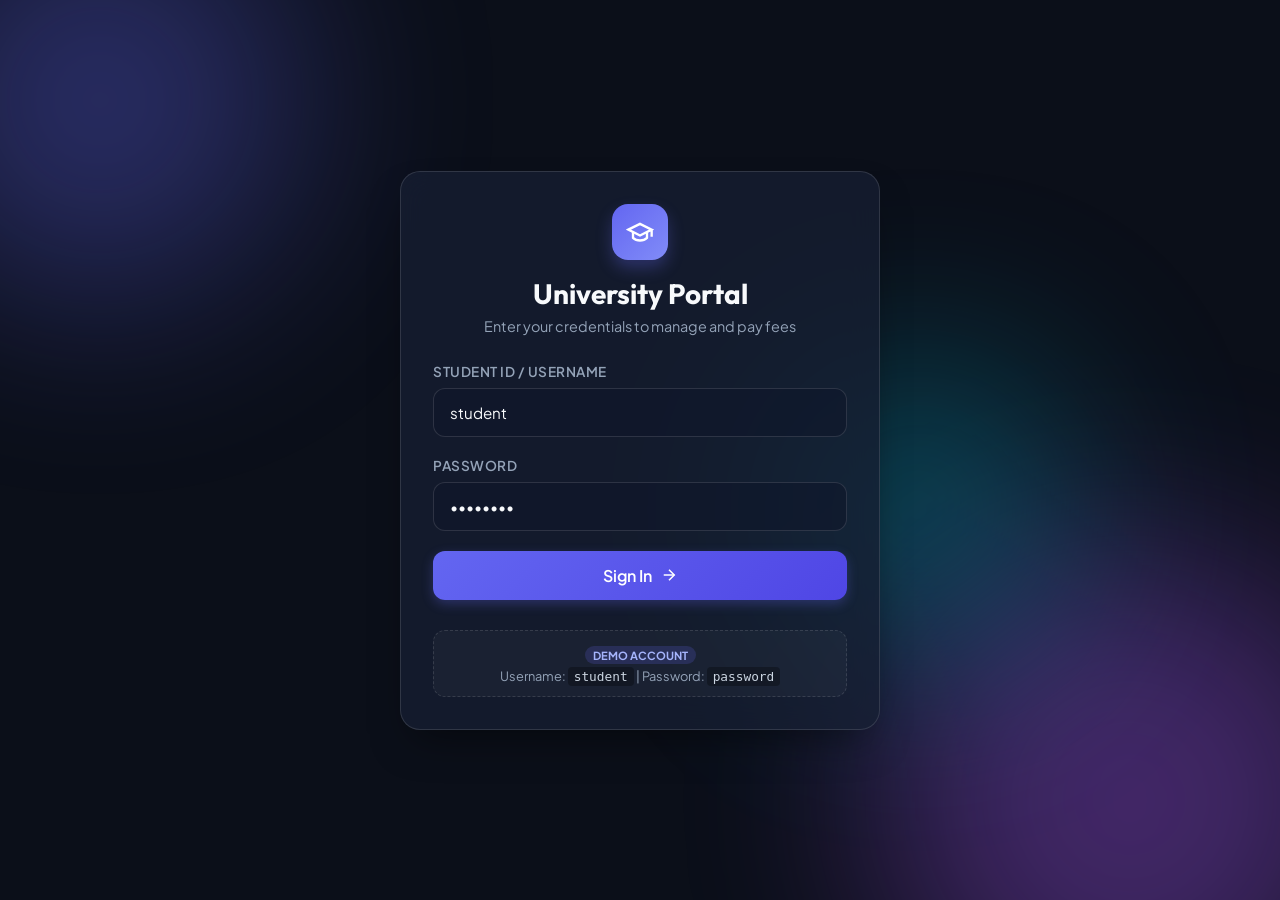
==== test_fee/src/main/resources/static/index.html @ 0ef89dc0 "added new UI" ====
<!DOCTYPE html>
<html lang="en">
<head>
    <meta charset="UTF-8">
    <meta name="viewport" content="width=device-width, initial-scale=1.0">
    <title>Student Fee Payment Portal</title>
    <!-- Google Fonts -->
    <link rel="preconnect" href="https://fonts.googleapis.com">
    <link rel="preconnect" href="https://fonts.gstatic.com" crossorigin>
    <link href="https://fonts.googleapis.com/css2?family=Outfit:wght@300;400;500;600;700&family=Plus+Jakarta+Sans:wght@400;500;600;700&display=swap" rel="stylesheet">
    <link rel="stylesheet" href="styles.css">
</head>
<body>
    <div class="background-globes">
        <div class="globe globe-1"></div>
        <div class="globe globe-2"></div>
        <div class="globe globe-3"></div>
    </div>

    <div class="app-container">
        <!-- LOGIN VIEW -->
        <div id="loginView" class="card glass-card fade-in">
            <div class="card-header">
                <div class="logo-badge">
                    <svg width="28" height="28" viewBox="0 0 24 24" fill="none" stroke="currentColor" stroke-width="2">
                        <path d="M22 10v6M2 10l10-5 10 5-10 5z"/>
                        <path d="M6 12v5c3 3 9 3 12 0v-5"/>
                    </svg>
                </div>
                <h2>University Portal</h2>
                <p class="subtitle">Enter your credentials to manage and pay fees</p>
            </div>

            <form id="loginForm" class="form-layout">
                <div class="input-group">
                    <label for="username">Student ID / Username</label>
                    <input type="text" id="username" placeholder="e.g. student" required value="student">
                </div>

                <div class="input-group">
                    <label for="password">Password</label>
                    <input type="password" id="password" placeholder="••••••••" required value="password">
                </div>

                <div id="loginError" class="error-banner hidden">
                    Invalid credentials! Use demo login details below.
                </div>

                <button type="submit" class="btn btn-primary btn-full">
                    <span>Sign In</span>
                    <svg width="18" height="18" viewBox="0 0 24 24" fill="none" stroke="currentColor" stroke-width="2">
                        <line x1="5" y1="12" x2="19" y2="12"></line>
                        <polyline points="12 5 19 12 12 19"></polyline>
                    </svg>
                </button>

                <div class="demo-hint">
                    <div class="demo-badge">Demo Account</div>
                    <p>Username: <code>student</code> | Password: <code>password</code></p>
                </div>
            </form>
        </div>

        <!-- DASHBOARD VIEW -->
        <div id="dashboardView" class="card glass-card fade-in hidden">
            <div class="dashboard-navbar">
                <div class="user-info">
                    <div class="avatar">AM</div>
                    <div>
                        <h3 id="studentName">Alex Morgan</h3>
                        <span class="user-role">ID: STU-2026-8942 • Computer Science</span>
                    </div>
                </div>
                <button id="logoutBtn" class="btn btn-secondary btn-sm">
                    <svg width="16" height="16" viewBox="0 0 24 24" fill="none" stroke="currentColor" stroke-width="2">
                        <path d="M9 21H5a2 2 0 0 1-2-2V5a2 2 0 0 1 2-2h4"></path>
                        <polyline points="16 17 21 12 16 7"></polyline>
                        <line x1="21" y1="12" x2="9" y2="12"></line>
                    </svg>
                    Logout
                </button>
            </div>

            <div class="fee-status-banner warning">
                <div class="status-icon">⚡</div>
                <div>
                    <h4>Pending Payment Action Required</h4>
                    <p>Fall Semester 2026 Tuition & Associated Fees</p>
                </div>
            </div>

            <!-- Fee Breakdown -->
            <div class="fee-card">
                <h3>Pending Fee Breakdown</h3>
                <div class="fee-list">
                    <div class="fee-item">
                        <span>Tuition Fee (Fall 2026)</span>
                        <span class="amount">$4,500.00</span>
                    </div>
                    <div class="fee-item">
                        <span>Library & Digital Resources</span>
                        <span class="amount">$350.00</span>
                    </div>
                    <div class="fee-item">
                        <span>Campus Infrastructure & Amenities</span>
                        <span class="amount">$200.00</span>
                    </div>
                    <div class="fee-item divider"></div>
                    <div class="fee-item total">
                        <span>Total Due</span>
                        <span class="total-amount">$5,050.00</span>
                    </div>
                </div>
            </div>

            <!-- Payment Method Selection -->
            <div class="payment-method-section">
                <label class="section-label">Select Payment Method</label>
                <div class="method-grid">
                    <label class="method-card active">
                        <input type="radio" name="payMethod" value="card" checked>
                        <span class="method-icon">💳</span>
                        <span class="method-title">Credit / Debit Card</span>
                    </label>
                    <label class="method-card">
                        <input type="radio" name="payMethod" value="upi">
                        <span class="method-icon">📱</span>
                        <span class="method-title">UPI / Instant Pay</span>
                    </label>
                    <label class="method-card">
                        <input type="radio" name="payMethod" value="netbanking">
                        <span class="method-icon">🏛️</span>
                        <span class="method-title">Net Banking</span>
                    </label>
                </div>
            </div>

            <button id="payNowBtn" class="btn btn-success btn-full btn-lg">
                <span id="payBtnText">Pay $5,050.00 Now</span>
                <span id="paySpinner" class="spinner hidden"></span>
            </button>
        </div>
    </div>

    <!-- TRANSACTION SUCCESS MODAL -->
    <div id="modalOverlay" class="modal-overlay hidden">
        <div class="modal-card fade-in-up">
            <div class="success-icon-wrapper">
                <div class="success-checkmark">
                    <div class="check-icon">
                        <span class="icon-line line-tip"></span>
                        <span class="icon-line line-long"></span>
                        <div class="icon-circle"></div>
                        <div class="icon-fix"></div>
                    </div>
                </div>
            </div>
            
            <h2 class="modal-title">Transaction Completed!</h2>
            <p class="modal-subtitle">Your payment has been successfully processed.</p>

            <div class="receipt-box">
                <div class="receipt-row">
                    <span>Transaction ID</span>
                    <strong id="txnId">TXN-8942-77102</strong>
                </div>
                <div class="receipt-row">
                    <span>Payment Date</span>
                    <strong id="txnDate">Aug 17, 2026</strong>
                </div>
                <div class="receipt-row">
                    <span>Payment Method</span>
                    <strong id="txnMethod">Credit Card</strong>
                </div>
                <div class="receipt-row divider"></div>
                <div class="receipt-row total">
                    <span>Amount Paid</span>
                    <span class="paid-amount">$5,050.00</span>
                </div>
            </div>

            <div class="modal-actions">
                <button id="closeModalBtn" class="btn btn-primary btn-full">
                    Done & Return to Portal
                </button>
            </div>
        </div>
    </div>

    <script src="app.js"></script>
</body>
</html>
---- test_fee/src/main/resources/static/styles.css ----
:root {
    --bg-primary: #0b0f19;
    --bg-surface: rgba(23, 31, 51, 0.75);
    --border-color: rgba(255, 255, 255, 0.12);
    --text-primary: #f8fafc;
    --text-secondary: #94a3b8;
    --accent-blue: #6366f1;
    --accent-blue-hover: #4f46e5;
    --accent-green: #10b981;
    --accent-green-hover: #059669;
    --accent-amber: #f59e0b;
    --card-shadow: 0 20px 40px -15px rgba(0, 0, 0, 0.5);
    --radius-lg: 20px;
    --radius-md: 12px;
    --radius-sm: 8px;
    --font-main: 'Plus Jakarta Sans', -apple-system, sans-serif;
    --font-display: 'Outfit', sans-serif;
}

* {
    box-sizing: border-box;
    margin: 0;
    padding: 0;
}

body {
    font-family: var(--font-main);
    background-color: var(--bg-primary);
    color: var(--text-primary);
    min-height: 100vh;
    display: flex;
    justify-content: center;
    align-items: center;
    overflow-x: hidden;
    position: relative;
    padding: 20px;
}

/* Dynamic Background Glows */
.background-globes {
    position: fixed;
    top: 0;
    left: 0;
    width: 100vw;
    height: 100vh;
    z-index: -1;
    overflow: hidden;
}

.globe {
    position: absolute;
    border-radius: 50%;
    filter: blur(100px);
    opacity: 0.35;
    animation: float 15s infinite alternate ease-in-out;
}

.globe-1 {
    width: 400px;
    height: 400px;
    background: #6366f1;
    top: -100px;
    left: -100px;
}

.globe-2 {
    width: 500px;
    height: 500px;
    background: #a855f7;
    bottom: -150px;
    right: -100px;
    animation-delay: -5s;
}

.globe-3 {
    width: 300px;
    height: 300px;
    background: #06b6d4;
    top: 40%;
    left: 60%;
    animation-delay: -10s;
}

@keyframes float {
    0% { transform: translate(0, 0) scale(1); }
    100% { transform: translate(50px, 40px) scale(1.1); }
}

/* Layout Containers */
.app-container {
    width: 100%;
    max-width: 480px;
    margin: 0 auto;
}

.card {
    background: var(--bg-surface);
    backdrop-filter: blur(16px);
    -webkit-backdrop-filter: blur(16px);
    border: 1px solid var(--border-color);
    border-radius: var(--radius-lg);
    padding: 32px;
    box-shadow: var(--card-shadow);
    transition: all 0.3s cubic-bezier(0.4, 0, 0.2, 1);
}

/* Animations */
.fade-in {
    animation: fadeIn 0.4s ease-out forwards;
}

@keyframes fadeIn {
    from { opacity: 0; transform: translateY(15px); }
    to { opacity: 1; transform: translateY(0); }
}

.hidden {
    display: none !important;
}

/* Card Header */
.card-header {
    text-align: center;
    margin-bottom: 28px;
}

.logo-badge {
    width: 56px;
    height: 56px;
    background: linear-gradient(135deg, var(--accent-blue), #818cf8);
    border-radius: 16px;
    display: inline-flex;
    align-items: center;
    justify-content: center;
    color: white;
    margin-bottom: 16px;
    box-shadow: 0 8px 16px rgba(99, 102, 241, 0.3);
}

.card-header h2 {
    font-family: var(--font-display);
    font-size: 1.75rem;
    font-weight: 700;
    color: var(--text-primary);
    margin-bottom: 6px;
}

.subtitle {
    color: var(--text-secondary);
    font-size: 0.9rem;
}

/* Forms & Inputs */
.form-layout {
    display: flex;
    flex-direction: column;
    gap: 20px;
}

.input-group {
    display: flex;
    flex-direction: column;
    gap: 8px;
}

.input-group label {
    font-size: 0.85rem;
    font-weight: 600;
    color: var(--text-secondary);
    text-transform: uppercase;
    letter-spacing: 0.5px;
}

.input-group input {
    width: 100%;
    padding: 14px 16px;
    background: rgba(15, 23, 42, 0.6);
    border: 1px solid var(--border-color);
    border-radius: var(--radius-md);
    color: var(--text-primary);
    font-size: 0.95rem;
    font-family: var(--font-main);
    outline: none;
    transition: border-color 0.2s, box-shadow 0.2s;
}

.input-group input:focus {
    border-color: var(--accent-blue);
    box-shadow: 0 0 0 3px rgba(99, 102, 241, 0.2);
}

.error-banner {
    background: rgba(239, 68, 68, 0.15);
    border: 1px solid rgba(239, 68, 68, 0.4);
    color: #fca5a5;
    padding: 12px;
    border-radius: var(--radius-sm);
    font-size: 0.85rem;
    text-align: center;
}

/* Buttons */
.btn {
    display: inline-flex;
    align-items: center;
    justify-content: center;
    gap: 8px;
    padding: 14px 24px;
    border-radius: var(--radius-md);
    font-size: 1rem;
    font-weight: 600;
    font-family: var(--font-main);
    cursor: pointer;
    border: none;
    transition: all 0.2s ease;
}

.btn-full {
    width: 100%;
}

.btn-primary {
    background: linear-gradient(135deg, var(--accent-blue), var(--accent-blue-hover));
    color: white;
    box-shadow: 0 4px 12px rgba(99, 102, 241, 0.3);
}

.btn-primary:hover {
    transform: translateY(-1px);
    box-shadow: 0 6px 20px rgba(99, 102, 241, 0.4);
}

.btn-success {
    background: linear-gradient(135deg, var(--accent-green), var(--accent-green-hover));
    color: white;
    box-shadow: 0 4px 12px rgba(16, 185, 129, 0.3);
}

.btn-success:hover {
    transform: translateY(-1px);
    box-shadow: 0 6px 20px rgba(16, 185, 129, 0.4);
}

.btn-secondary {
    background: rgba(255, 255, 255, 0.08);
    color: var(--text-primary);
    border: 1px solid var(--border-color);
}

.btn-secondary:hover {
    background: rgba(255, 255, 255, 0.15);
}

.btn-sm {
    padding: 8px 14px;
    font-size: 0.85rem;
}

.btn-lg {
    padding: 16px;
    font-size: 1.05rem;
}

/* Demo Hint */
.demo-hint {
    margin-top: 10px;
    padding: 12px;
    background: rgba(255, 255, 255, 0.03);
    border: 1px dashed var(--border-color);
    border-radius: var(--radius-md);
    text-align: center;
}

.demo-badge {
    display: inline-block;
    background: rgba(99, 102, 241, 0.2);
    color: #a5b4fc;
    font-size: 0.7rem;
    font-weight: 700;
    text-transform: uppercase;
    padding: 2px 8px;
    border-radius: 20px;
    margin-bottom: 4px;
}

.demo-hint p {
    font-size: 0.8rem;
    color: var(--text-secondary);
}

.demo-hint code {
    color: #cbd5e1;
    background: rgba(0, 0, 0, 0.3);
    padding: 2px 6px;
    border-radius: 4px;
}

/* Dashboard Component Styles */
.dashboard-navbar {
    display: flex;
    justify-content: space-between;
    align-items: center;
    padding-bottom: 20px;
    margin-bottom: 20px;
    border-bottom: 1px solid var(--border-color);
}

.user-info {
    display: flex;
    align-items: center;
    gap: 12px;
}

.avatar {
    width: 42px;
    height: 42px;
    border-radius: 50%;
    background: linear-gradient(135deg, #ec4899, #8b5cf6);
    color: white;
    font-weight: 700;
    display: flex;
    align-items: center;
    justify-content: center;
    font-size: 0.95rem;
}

.user-info h3 {
    font-size: 1rem;
    font-weight: 600;
}

.user-role {
    font-size: 0.75rem;
    color: var(--text-secondary);
}

.fee-status-banner {
    display: flex;
    align-items: center;
    gap: 12px;
    padding: 14px 16px;
    border-radius: var(--radius-md);
    margin-bottom: 20px;
}

.fee-status-banner.warning {
    background: rgba(245, 158, 11, 0.15);
    border: 1px solid rgba(245, 158, 11, 0.3);
    color: #fde68a;
}

.fee-status-banner h4 {
    font-size: 0.9rem;
    font-weight: 600;
}

.fee-status-banner p {
    font-size: 0.8rem;
    color: #fcd34d;
    opacity: 0.8;
}

.status-icon {
    font-size: 1.4rem;
}

/* Fee Breakdown Card */
.fee-card {
    background: rgba(15, 23, 42, 0.5);
    border: 1px solid var(--border-color);
    border-radius: var(--radius-md);
    padding: 20px;
    margin-bottom: 20px;
}

.fee-card h3 {
    font-size: 0.95rem;
    color: var(--text-secondary);
    margin-bottom: 16px;
    text-transform: uppercase;
    letter-spacing: 0.5px;
}

.fee-list {
    display: flex;
    flex-direction: column;
    gap: 12px;
}

.fee-item {
    display: flex;
    justify-content: space-between;
    font-size: 0.9rem;
    color: #cbd5e1;
}

.fee-item.divider {
    height: 1px;
    background: var(--border-color);
    margin: 4px 0;
}

.fee-item.total {
    font-weight: 700;
    font-size: 1.1rem;
    color: var(--text-primary);
}

.total-amount {
    color: var(--accent-green);
    font-size: 1.25rem;
    font-family: var(--font-display);
}

/* Payment Method Grid */
.payment-method-section {
    margin-bottom: 24px;
}

.section-label {
    display: block;
    font-size: 0.85rem;
    font-weight: 600;
    color: var(--text-secondary);
    text-transform: uppercase;
    letter-spacing: 0.5px;
    margin-bottom: 10px;
}

.method-grid {
    display: grid;
    grid-template-columns: repeat(3, 1fr);
    gap: 10px;
}

.method-card {
    background: rgba(15, 23, 42, 0.4);
    border: 1px solid var(--border-color);
    border-radius: var(--radius-md);
    padding: 12px 8px;
    text-align: center;
    cursor: pointer;
    transition: all 0.2s ease;
    display: flex;
    flex-direction: column;
    align-items: center;
    gap: 6px;
}

.method-card input {
    display: none;
}

.method-card:hover {
    background: rgba(255, 255, 255, 0.05);
}

.method-card.active {
    border-color: var(--accent-blue);
    background: rgba(99, 102, 241, 0.15);
    box-shadow: 0 0 0 1px var(--accent-blue);
}

.method-icon {
    font-size: 1.3rem;
}

.method-title {
    font-size: 0.75rem;
    font-weight: 600;
    color: var(--text-primary);
}

/* Loading Spinner */
.spinner {
    width: 20px;
    height: 20px;
    border: 3px solid rgba(255, 255, 255, 0.3);
    border-radius: 50%;
    border-top-color: white;
    animation: spin 0.8s linear infinite;
}

@keyframes spin {
    to { transform: rotate(360deg); }
}

/* Transaction Success Modal */
.modal-overlay {
    position: fixed;
    top: 0;
    left: 0;
    width: 100vw;
    height: 100vh;
    background: rgba(11, 15, 25, 0.8);
    backdrop-filter: blur(8px);
    z-index: 1000;
    display: flex;
    align-items: center;
    justify-content: center;
    padding: 20px;
}

.modal-card {
    background: #171f33;
    border: 1px solid var(--border-color);
    border-radius: var(--radius-lg);
    padding: 32px;
    width: 100%;
    max-width: 420px;
    text-align: center;
    box-shadow: 0 25px 50px -12px rgba(0, 0, 0, 0.7);
}

.fade-in-up {
    animation: fadeInUp 0.4s cubic-bezier(0.16, 1, 0.3, 1) forwards;
}

@keyframes fadeInUp {
    from { opacity: 0; transform: translateY(30px) scale(0.95); }
    to { opacity: 1; transform: translateY(0) scale(1); }
}

.success-icon-wrapper {
    margin: 0 auto 20px auto;
    width: 72px;
    height: 72px;
    background: rgba(16, 185, 129, 0.15);
    border-radius: 50%;
    display: flex;
    align-items: center;
    justify-content: center;
}

/* Animated Checkmark */
.check-icon {
    width: 40px;
    height: 40px;
    position: relative;
    border-radius: 50%;
    box-sizing: content-box;
    border: 4px solid #10b981;
}

.check-icon::before {
    top: 3px;
    left: -2px;
    width: 30px;
    transform-origin: 100% 50%;
    border-radius: 100px 0 0 100px;
}

.check-icon::after {
    top: 0;
    left: 30px;
    width: 60px;
    transform-origin: 0 50%;
    border-radius: 0 100px 100px 0;
}

.icon-line {
    height: 5px;
    background-color: #10b981;
    display: block;
    border-radius: 2px;
    position: absolute;
    z-index: 10;
}

.icon-line.line-tip {
    top: 19px;
    left: 8px;
    width: 12px;
    transform: rotate(45deg);
}

.icon-line.line-long {
    top: 17px;
    right: 6px;
    width: 22px;
    transform: rotate(-45deg);
}

.modal-title {
    font-family: var(--font-display);
    font-size: 1.5rem;
    font-weight: 700;
    color: var(--text-primary);
    margin-bottom: 6px;
}

.modal-subtitle {
    font-size: 0.85rem;
    color: var(--text-secondary);
    margin-bottom: 24px;
}

.receipt-box {
    background: rgba(15, 23, 42, 0.6);
    border: 1px dashed var(--border-color);
    border-radius: var(--radius-md);
    padding: 16px;
    margin-bottom: 24px;
    display: flex;
    flex-direction: column;
    gap: 10px;
    text-align: left;
}

.receipt-row {
    display: flex;
    justify-content: space-between;
    font-size: 0.85rem;
    color: var(--text-secondary);
}

.receipt-row strong {
    color: var(--text-primary);
    font-weight: 600;
}

.receipt-row.divider {
    height: 1px;
    background: var(--border-color);
    margin: 4px 0;
}

.receipt-row.total {
    font-size: 0.95rem;
    font-weight: 700;
    color: var(--text-primary);
}

.paid-amount {
    color: var(--accent-green);
    font-size: 1.1rem;
    font-weight: 700;
}
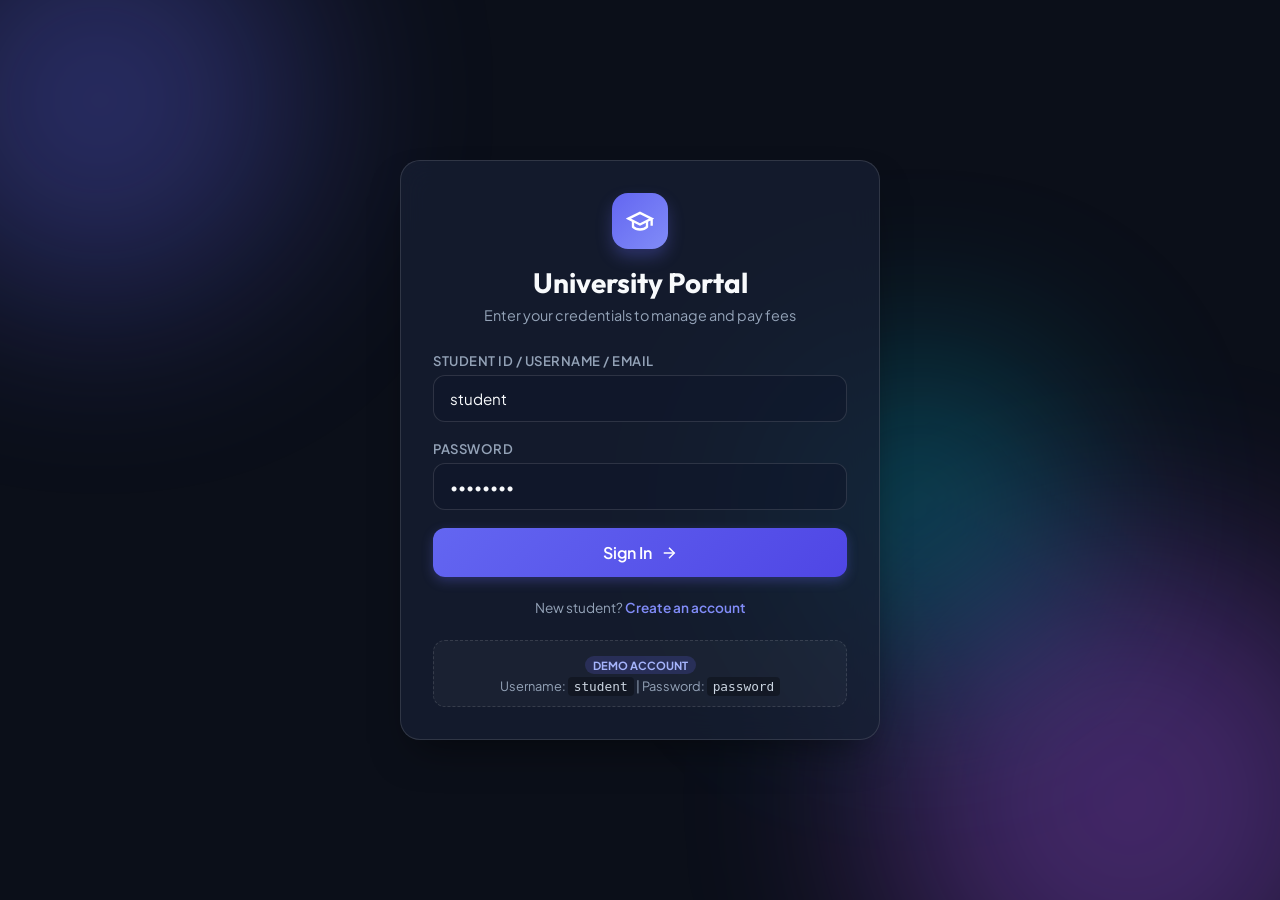
==== commit ff564c70: "nothing usual" ====
--- a/test_fee/src/main/resources/static/index.html
+++ b/test_fee/src/main/resources/static/index.html
@@ -31,10 +31,14 @@
                 <p class="subtitle">Enter your credentials to manage and pay fees</p>
             </div>
 
+            <div id="signupSuccessBanner" class="success-banner hidden">
+                Account created successfully! Please sign in below using your password.
+            </div>
+
             <form id="loginForm" class="form-layout">
                 <div class="input-group">
-                    <label for="username">Student ID / Username</label>
-                    <input type="text" id="username" placeholder="e.g. student" required value="student">
+                    <label for="username">Student ID / Username / Email</label>
+                    <input type="text" id="username" placeholder="e.g. student or email@domain.com" required value="student">
                 </div>
 
                 <div class="input-group">
@@ -43,7 +47,7 @@
                 </div>
 
                 <div id="loginError" class="error-banner hidden">
-                    Invalid credentials! Use demo login details below.
+                    Invalid credentials! Use demo login details or sign up.
                 </div>
 
                 <button type="submit" class="btn btn-primary btn-full">
@@ -54,9 +58,73 @@
                     </svg>
                 </button>
 
+                <div class="toggle-link-wrapper">
+                    <span>New student? </span>
+                    <a href="#" id="showSignupLink" class="link-btn">Create an account</a>
+                </div>
+
                 <div class="demo-hint">
                     <div class="demo-badge">Demo Account</div>
                     <p>Username: <code>student</code> | Password: <code>password</code></p>
+                </div>
+            </form>
+        </div>
+
+        <!-- SIGNUP VIEW -->
+        <div id="signupView" class="card glass-card fade-in hidden">
+            <div class="card-header">
+                <div class="logo-badge signup-badge">
+                    <svg width="28" height="28" viewBox="0 0 24 24" fill="none" stroke="currentColor" stroke-width="2">
+                        <path d="M16 21v-2a4 4 0 0 0-4-4H5a4 4 0 0 0-4 4v2"></path>
+                        <circle cx="8.5" cy="7" r="4"></circle>
+                        <line x1="20" y1="8" x2="20" y2="14"></line>
+                        <line x1="23" y1="11" x2="17" y2="11"></line>
+                    </svg>
+                </div>
+                <h2>Create Student Account</h2>
+                <p class="subtitle">Fill in your details & password to register</p>
+            </div>
+
+            <form id="signupForm" class="form-layout">
+                <div class="input-group">
+                    <label for="signupName">Full Name</label>
+                    <input type="text" id="signupName" placeholder="e.g. Alex Morgan" required>
+                </div>
+
+                <div class="input-group">
+                    <label for="signupEmail">Email Address</label>
+                    <input type="email" id="signupEmail" placeholder="e.g. alex.morgan@university.edu" required>
+                </div>
+
+                <div class="input-group">
+                    <label for="signupMobile">Mobile Number</label>
+                    <input type="tel" id="signupMobile" placeholder="e.g. +91 98765 43210" required pattern="[0-9+\s\-\(\)]{7,17}">
+                </div>
+
+                <div class="input-group">
+                    <label for="signupPassword">Password (for future login)</label>
+                    <input type="password" id="signupPassword" placeholder="••••••••" required minlength="4">
+                </div>
+
+                <div class="input-group">
+                    <label for="signupConfirmPassword">Confirm Password</label>
+                    <input type="password" id="signupConfirmPassword" placeholder="••••••••" required minlength="4">
+                </div>
+
+                <div id="signupError" class="error-banner hidden">
+                    Passwords do not match! Please check and try again.
+                </div>
+
+                <button type="submit" class="btn btn-success btn-full">
+                    <span>Create Account</span>
+                    <svg width="18" height="18" viewBox="0 0 24 24" fill="none" stroke="currentColor" stroke-width="2">
+                        <polyline points="20 6 9 17 4 12"></polyline>
+                    </svg>
+                </button>
+
+                <div class="toggle-link-wrapper">
+                    <span>Already registered? </span>
+                    <a href="#" id="showLoginLink" class="link-btn">Sign In</a>
                 </div>
             </form>
         </div>
@@ -65,10 +133,10 @@
         <div id="dashboardView" class="card glass-card fade-in hidden">
             <div class="dashboard-navbar">
                 <div class="user-info">
-                    <div class="avatar">AM</div>
+                    <div id="avatar" class="avatar">AM</div>
                     <div>
                         <h3 id="studentName">Alex Morgan</h3>
-                        <span class="user-role">ID: STU-2026-8942 • Computer Science</span>
+                        <span id="studentRole" class="user-role">ID: STU-2026-8942 • Computer Science</span>
                     </div>
                 </div>
                 <button id="logoutBtn" class="btn btn-secondary btn-sm">
@@ -95,20 +163,20 @@
                 <div class="fee-list">
                     <div class="fee-item">
                         <span>Tuition Fee (Fall 2026)</span>
-                        <span class="amount">$4,500.00</span>
+                        <span class="amount">₹45,000.00</span>
                     </div>
                     <div class="fee-item">
                         <span>Library & Digital Resources</span>
-                        <span class="amount">$350.00</span>
+                        <span class="amount">₹3,500.00</span>
                     </div>
                     <div class="fee-item">
                         <span>Campus Infrastructure & Amenities</span>
-                        <span class="amount">$200.00</span>
+                        <span class="amount">₹2,000.00</span>
                     </div>
                     <div class="fee-item divider"></div>
                     <div class="fee-item total">
                         <span>Total Due</span>
-                        <span class="total-amount">$5,050.00</span>
+                        <span class="total-amount">₹50,500.00</span>
                     </div>
                 </div>
             </div>
@@ -125,7 +193,7 @@
                     <label class="method-card">
                         <input type="radio" name="payMethod" value="upi">
                         <span class="method-icon">📱</span>
-                        <span class="method-title">UPI / Instant Pay</span>
+                        <span class="method-title">UPI / GooglePay / PhonePe</span>
                     </label>
                     <label class="method-card">
                         <input type="radio" name="payMethod" value="netbanking">
@@ -136,7 +204,7 @@
             </div>
 
             <button id="payNowBtn" class="btn btn-success btn-full btn-lg">
-                <span id="payBtnText">Pay $5,050.00 Now</span>
+                <span id="payBtnText">Pay ₹50,500.00 Now</span>
                 <span id="paySpinner" class="spinner hidden"></span>
             </button>
         </div>
@@ -175,7 +243,7 @@
                 <div class="receipt-row divider"></div>
                 <div class="receipt-row total">
                     <span>Amount Paid</span>
-                    <span class="paid-amount">$5,050.00</span>
+                    <span class="paid-amount">₹50,500.00</span>
                 </div>
             </div>
 
--- a/test_fee/src/main/resources/static/styles.css
+++ b/test_fee/src/main/resources/static/styles.css
@@ -137,6 +137,11 @@
     box-shadow: 0 8px 16px rgba(99, 102, 241, 0.3);
 }
 
+.logo-badge.signup-badge {
+    background: linear-gradient(135deg, #10b981, #059669);
+    box-shadow: 0 8px 16px rgba(16, 185, 129, 0.3);
+}
+
 .card-header h2 {
     font-family: var(--font-display);
     font-size: 1.75rem;
@@ -154,17 +159,17 @@
 .form-layout {
     display: flex;
     flex-direction: column;
-    gap: 20px;
+    gap: 18px;
 }
 
 .input-group {
     display: flex;
     flex-direction: column;
-    gap: 8px;
+    gap: 6px;
 }
 
 .input-group label {
-    font-size: 0.85rem;
+    font-size: 0.82rem;
     font-weight: 600;
     color: var(--text-secondary);
     text-transform: uppercase;
@@ -173,7 +178,7 @@
 
 .input-group input {
     width: 100%;
-    padding: 14px 16px;
+    padding: 13px 16px;
     background: rgba(15, 23, 42, 0.6);
     border: 1px solid var(--border-color);
     border-radius: var(--radius-md);
@@ -199,6 +204,37 @@
     text-align: center;
 }
 
+.success-banner {
+    background: rgba(16, 185, 129, 0.15);
+    border: 1px solid rgba(16, 185, 129, 0.4);
+    color: #6ee7b7;
+    padding: 12px;
+    border-radius: var(--radius-sm);
+    font-size: 0.85rem;
+    text-align: center;
+    margin-bottom: 16px;
+}
+
+/* Toggle Link */
+.toggle-link-wrapper {
+    text-align: center;
+    font-size: 0.85rem;
+    color: var(--text-secondary);
+    margin-top: 4px;
+}
+
+.link-btn {
+    color: #818cf8;
+    text-decoration: none;
+    font-weight: 600;
+    transition: color 0.2s;
+}
+
+.link-btn:hover {
+    color: #a5b4fc;
+    text-decoration: underline;
+}
+
 /* Buttons */
 .btn {
     display: inline-flex;
@@ -263,7 +299,7 @@
 
 /* Demo Hint */
 .demo-hint {
-    margin-top: 10px;
+    margin-top: 6px;
     padding: 12px;
     background: rgba(255, 255, 255, 0.03);
     border: 1px dashed var(--border-color);
